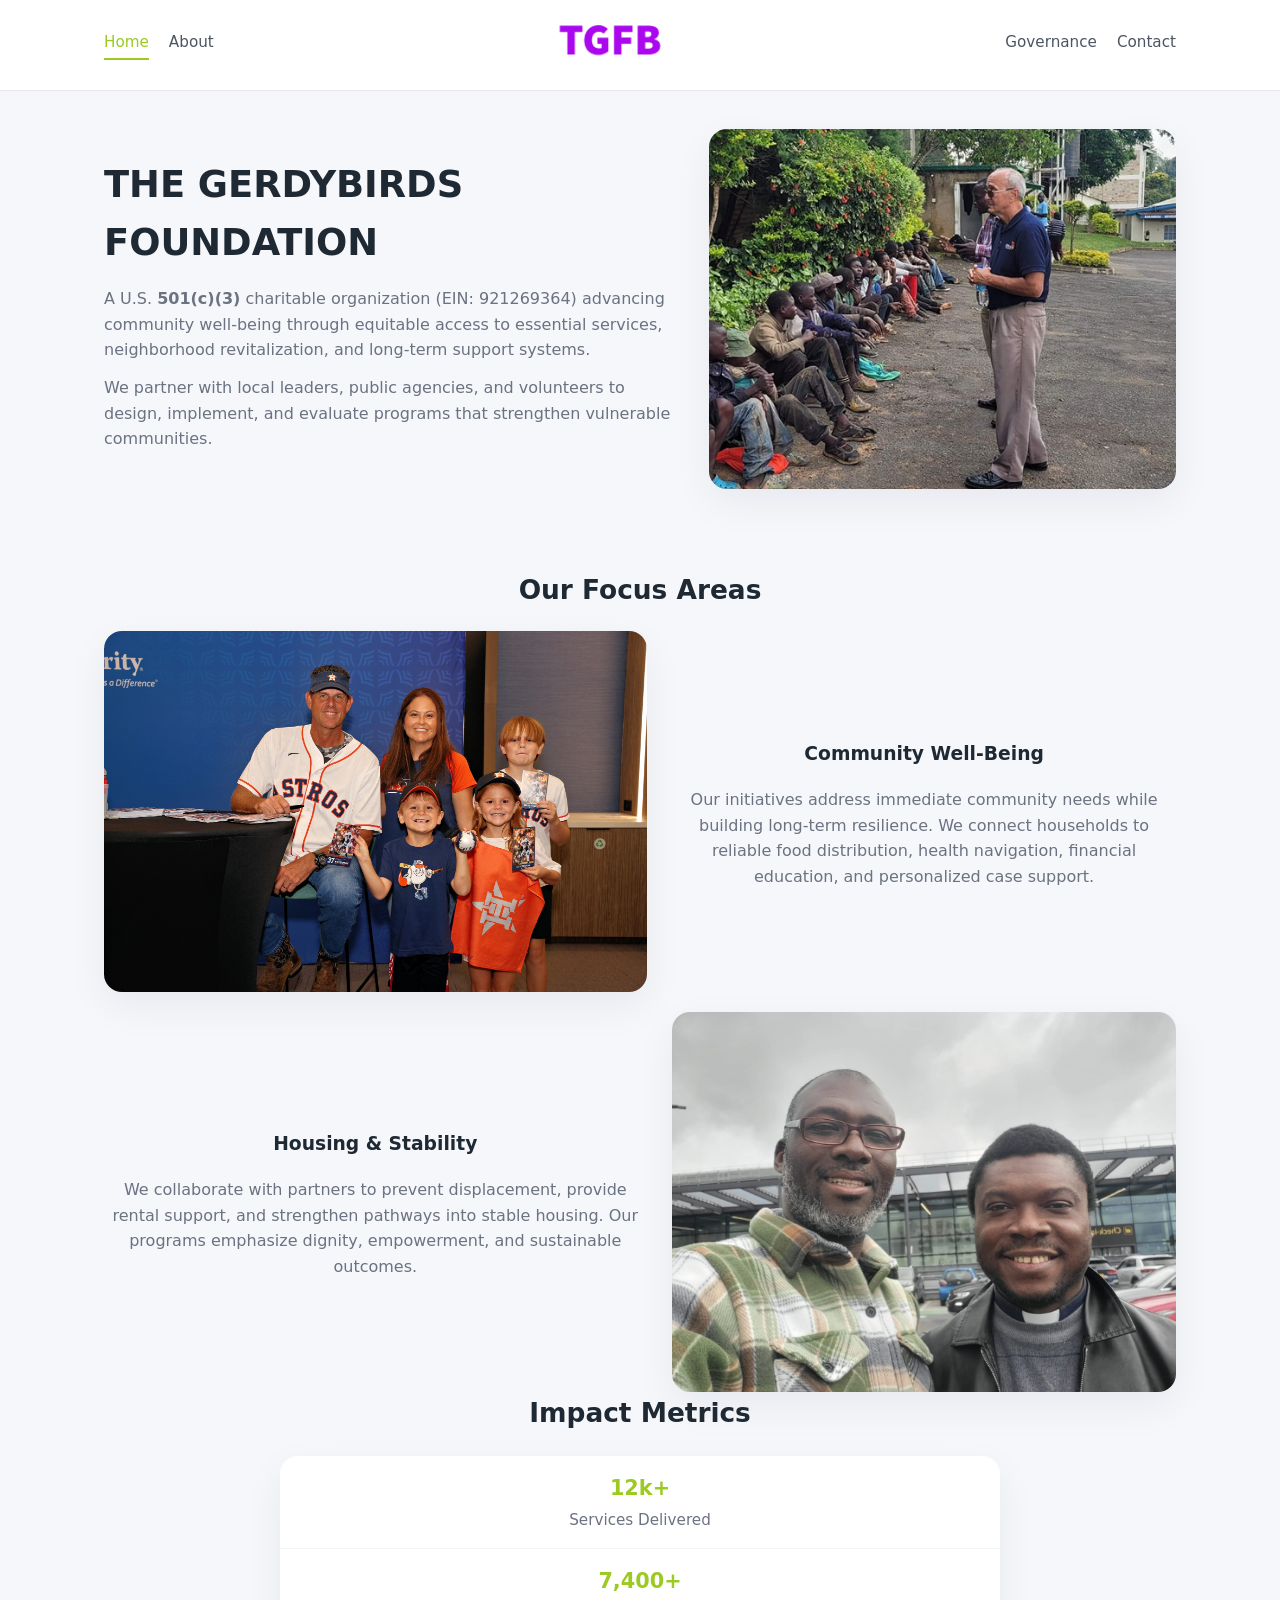
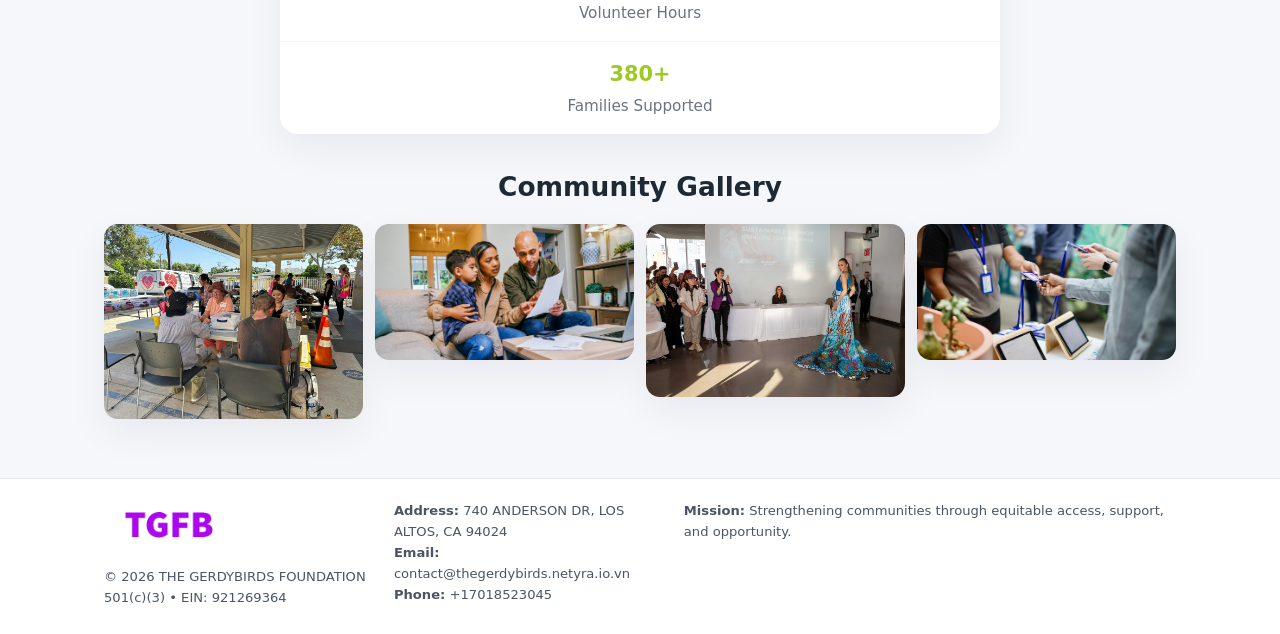
==== index.html @ 7347535a "Initial commit" ====
<!doctype html>
<html lang="en">
<head>
<meta charset="utf-8"/>
<meta name="viewport" content="width=device-width,initial-scale=1"/>
<title>THE GERDYBIRDS FOUNDATION – Nonprofit • 2025</title>
<link rel="stylesheet" href="assets/styles.css"/>
<link rel="icon" href="images/logo.png"/>

<meta name="data-ein" content="921269364">
<meta name="data-name" content="THE GERDYBIRDS FOUNDATION">
<meta name="data-email" content="contact@thegerdybirds.netyra.io.vn">
<meta name="data-phone" content="+17018523045">
<meta name="data-address" content="740 ANDERSON DR,
LOS ALTOS, CA 94024">
<meta name="data-map" content="740+ANDERSON+DR,+LOS+ALTOS,+CA+94024">
  <meta name="description" content="Our nonprofit strengthens the community with programs focused on community services, education, and direct relief.">
</head>
<body>
<div style="position:absolute;left:-9999px;top:-9999px;opacity:0" data-uniq="{{UNIQUE_BLOB}}">
  <span>Our nonprofit strengthens the community with programs focused on community services, education, and direct relief.</span><svg width="12" height="12" viewBox="0 0 12 12" xmlns="http://www.w3.org/2000/svg"><circle cx="6" cy="6" r="5" fill="#9d174d"/></svg><img src="images/hero.jpg" width="1" height="1" alt="" loading="lazy"/>
</div>


<header>
  <div class="header-inner">
    <nav>
      <a class="active" href="index.html">Home</a>
      <a href="about.html">About</a>
    </nav>
    <a href="index.html"><img src="images/logo.png" style="width:150px"></a>
    <nav>
      <a href="governance.html">Governance</a>
      <a href="contact.html">Contact</a>
    </nav>
  </div>
</header>

<div class="cf0cc356594">
  <div class="hero-wrap">
    <div>
      <h1>THE GERDYBIRDS FOUNDATION</h1>
      <p class="c4950eefe7f">
        A U.S. <strong>501(c)(3)</strong> charitable organization (EIN: 921269364) advancing
        community well-being through equitable access to essential services,
        neighborhood revitalization, and long-term support systems.
      </p>
      <p>
        We partner with local leaders, public agencies, and volunteers to design,
        implement, and evaluate programs that strengthen vulnerable communities.
      </p>
    </div>
    <img src="images/hero.jpg" alt="Community support">
  </div>
</div>

<section class="section">
  <h2>Our Focus Areas</h2>

  <div class="zig">
    <img src="images/jobs.jpg" alt="">
    <div>
      <h3>Community Well-Being</h3>
      <p>
        Our initiatives address immediate community needs while building long-term resilience.
        We connect households to reliable food distribution, health navigation, financial
        education, and personalized case support.
      </p>
    </div>
  </div>

  <div class="zig">
    <div>
      <h3>Housing & Stability</h3>
      <p>
        We collaborate with partners to prevent displacement, provide rental support,
        and strengthen pathways into stable housing. Our programs emphasize dignity,
        empowerment, and sustainable outcomes.
      </p>
    </div>
    <img src="images/land.jpg" alt="">
  </div>

  <h2>Impact Metrics</h2>
  <div class="metrics">
    <div class="metric"><div class="num">12k+</div>Services Delivered</div>
    <div class="metric"><div class="num">7,400+</div>Volunteer Hours</div>
    <div class="metric"><div class="num">380+</div>Families Supported</div>
  </div>

  <h2 style="margin-top:2rem">Community Gallery</h2>
  <div class="gallery">
    <img src="images/finance.jpg" alt="">
    <img src="images/education.jpg" alt="">
    <img src="images/community.jpg" alt="">
    <img src="images/programs.jpg" alt="">
  </div>
</section>

<footer>
  <div class="footer-inner">
    <div>
      <img src="images/logo.png" style="width:130px;margin-bottom:.5rem">
      <div class="small">© <span id="year"></span> THE GERDYBIRDS FOUNDATION</div>
      <div class="small">501(c)(3) • EIN: 921269364</div>
    </div>
    <div><div class="small"><strong>Address:</strong> 740 ANDERSON DR,
LOS ALTOS, CA 94024</div><div class="small"><strong>Email:</strong> contact@thegerdybirds.netyra.io.vn</div><div class="small"><strong>Phone:</strong> +17018523045</div></div>
    <div><div class="small"><strong>Mission:</strong> Strengthening communities through equitable access, support, and opportunity.</div></div>
  </div>
</footer>

<script>
(() => {
  const y=document.getElementById("year");
  if(y) y.textContent=new Date().getFullYear();

  function g(n){let el=document.querySelector(`meta[name="${n}"]`);return el?el.content:"";}
  function h(s){let x=2166136261>>>0;for(let i=0;i<s.length;i++){x^=s.charCodeAt(i);x=(x*16777619)>>>0;}return x>>>0;}

  let id=(g("data-ein")||"x").replace(/\D+/g,"") || g("data-name");
  let k=h(String(id));
  let H=k%360,S=55+(k%20),L=46;
  document.documentElement.style.setProperty("--brand",`hsl(${H} ${S}% ${L}%)`);
})();
</script>
</body>
</html>
---- assets/styles.css ----
:root {
  --brand: #17663c;
  --bg: #f5f7fb;
  --text: #1f2933;
  --muted: #6b7280;
  --card: #ffffff;
  --border-soft: #e5e7eb;
  --radius-lg: 18px;
  --radius-md: 14px;
  --shadow-soft: 0 14px 40px rgba(15, 23, 42, 0.06);
}

*,
*::before,
*::after {
  box-sizing: border-box;
}

html,
body {
  margin: 0;
  padding: 0;
}

body {
  font-family: system-ui, -apple-system, BlinkMacSystemFont, "Segoe UI", sans-serif;
  background: var(--bg);
  color: var(--text);
  line-height: 1.6;
}

img {
  display: block;
  max-width: 100%;
  height: auto;
}

/* ===== HEADER ===== */

header {
  position: sticky;
  top: 0;
  z-index: 20;
  background: #ffffff;
  border-bottom: 1px solid #e5e7eb;
}

.header-inner {
  max-width: 1120px;
  margin: 0 auto;
  padding: 0.7rem 1.5rem;
  display: flex;
  align-items: center;
  justify-content: space-between;
  gap: 1.25rem;
}

nav {
  display: flex;
  gap: 1.25rem;
  align-items: center;
}

nav a {
  font-size: 0.95rem;
  text-decoration: none;
  color: #4b5563;
  padding-bottom: 0.25rem;
  border-bottom: 2px solid transparent;
}

nav a:hover {
  color: var(--brand);
}

nav a.active {
  color: var(--brand);
  border-color: var(--brand);
}

/* ===== COMMON SECTION ===== */

.section {
  max-width: 1120px;
  margin: 0 auto;
  padding: 2.2rem 1.5rem;
}

.section h1 {
  font-size: 2rem;
  margin: 0 0 1rem;
}

.section h2 {
  font-size: 1.65rem;
  margin: 0 0 1rem;
}

.section p {
  margin: 0 0 0.85rem;
  color: var(--muted);
}

/* Giữ lại rule cũ cho các template khác dùng .section đầu tiên */
.section:first-of-type {
  text-align: center;
}

.section:first-of-type h1 {
  margin-bottom: 0.75rem;
}

.section:first-of-type p {
  margin: 0 auto 0.85rem;
  color: var(--muted);
  max-width: 900px;
}

.section:first-of-type > img {
  margin: 1.4rem auto 0;
  width: 100%;
  max-width: 640px;
  max-height: 360px;
  object-fit: cover;
  border-radius: var(--radius-lg);
  box-shadow: var(--shadow-soft);
}

/* ===== HERO (FIRST BLOCK ON INDEX.HTML) ===== */

.cf0cc356594 {
  background: var(--bg);
}

.hero-wrap {
  max-width: 1120px;
  margin: 0 auto;
  padding: 2.4rem 1.5rem 2.8rem;
  display: grid;
  grid-template-columns: minmax(0, 1.35fr) minmax(0, 1.1fr);
  gap: 2rem;
  align-items: center;
}

.cf0cc356594 h1 {
  font-size: 2.3rem;
  margin: 0 0 0.8rem;
}

.cf0cc356594 .c4950eefe7f {
  font-size: 1rem;
  color: var(--muted);
  margin-bottom: 0.75rem;
}

.cf0cc356594 p {
  margin: 0 0 0.7rem;
  color: var(--muted);
}

.cf0cc356594 img {
  width: 100%;
  max-width: 520px;
  max-height: 360px;
  object-fit: cover;
  border-radius: var(--radius-lg);
  box-shadow: var(--shadow-soft);
  justify-self: center;
}

/* ===== HOME FOCUS LAYOUT ===== */

.focus-layout {
  display: grid;
  grid-template-columns: 3fr 2fr;
  gap: 1.75rem;
  align-items: flex-start;
}

.focus-photo {
  background: #ffffff;
  border-radius: var(--radius-lg);
  box-shadow: var(--shadow-soft);
  overflow: hidden;
}

.focus-photo img {
  width: 100%;
  max-height: 430px;
  object-fit: cover;
}

.focus-card {
  background: #ffffff;
  border-radius: var(--radius-lg);
  box-shadow: var(--shadow-soft);
  padding: 1.25rem 1.4rem;
  display: flex;
  flex-direction: column;
  gap: 0.85rem;
}

.focus-card img {
  width: 100%;
  max-height: 320px;
  object-fit: cover;
  border-radius: var(--radius-md);
  margin-top: 0.5rem;
}

.focus-list {
  display: flex;
  flex-direction: column;
  gap: 1.1rem;
}

.focus-item h3 {
  margin: 0 0 0.25rem;
  font-size: 1.05rem;
}

/* ===== IMPACT METRICS ===== */

.metrics {
  max-width: 720px;
  margin: 1.4rem auto 0;
  background: #ffffff;
  border-radius: 18px;
  box-shadow: var(--shadow-soft);
  overflow: hidden;
  display: flex;
  flex-direction: column;
}

.metric {
  padding: 1rem 1.25rem;
  border-bottom: 1px solid #f3f4f6;
  border-radius: 0;
  box-shadow: none;
  font-size: 0.95rem;
  color: var(--muted);
  display: flex;
  flex-direction: column;
  gap: 0.15rem;
}

.metric:last-child {
  border-bottom: none;
}

.metric .num {
  font-size: 1.3rem;
  font-weight: 700;
  color: var(--brand);
}

/* ===== GENERIC CARDS ===== */

.cards {
  display: grid;
  grid-template-columns: repeat(3, minmax(0, 1fr));
  gap: 1rem;
}

.c8c848891a5 {
  background: #ffffff;
  border-radius: var(--radius-md);
  padding: 1.1rem 1.2rem;
  box-shadow: var(--shadow-soft);
}

/* ===== ZIGZAG (ABOUT / GOV) ===== */

.zig {
  display: grid;
  grid-template-columns: minmax(0, 1.4fr) minmax(0, 1.3fr);
  gap: 1.6rem;
  align-items: center;
  margin-top: 1.2rem;
}

.zig img {
  width: 100%;
  max-height: 380px;
  object-fit: cover;
  border-radius: var(--radius-lg);
  box-shadow: var(--shadow-soft);
}

/* ===== GALLERY ===== */

.gallery {
  display: grid;
  grid-template-columns: repeat(4, minmax(0, 1fr));
  gap: 0.75rem;
  margin-top: 0.8rem;
}

.gallery img {
  width: 100%;
  max-height: 210px;
  object-fit: cover;
  border-radius: var(--radius-md);
  box-shadow: var(--shadow-soft);
}

/* ===== GOVERNANCE BLOCKS ===== */

.gov-block {
  background: #ffffff;
  border-radius: var(--radius-md);
  box-shadow: var(--shadow-soft);
  padding: 1.1rem 1.2rem;
  margin-bottom: 1rem;
}

/* ===== CONTACT ===== */

.contact-grid {
  display: grid;
  grid-template-columns: minmax(0, 1.1fr) minmax(0, 1.4fr);
  gap: 1.7rem;
}

.contact-card {
  background: #ffffff;
  border-radius: var(--radius-md);
  box-shadow: var(--shadow-soft);
  padding: 1.2rem 1.3rem;
}

.contact-card img {
  width: 100%;
  max-height: 260px;
  object-fit: cover;
  border-radius: var(--radius-md);
  box-shadow: var(--shadow-soft);
}

/* form */

form {
  display: flex;
  flex-direction: column;
  gap: 0.75rem;
}

label {
  font-size: 0.9rem;
  display: flex;
  flex-direction: column;
  gap: 0.25rem;
}

input,
textarea {
  font: inherit;
  padding: 0.55rem 0.65rem;
  border-radius: 10px;
  border: 1px solid var(--border-soft);
  outline: none;
}

input:focus,
textarea:focus {
  border-color: var(--brand);
  box-shadow: 0 0 0 1px rgba(16, 185, 129, 0.15);
}

textarea {
  resize: vertical;
  min-height: 120px;
}

.c32ae71146d {
  display: inline-flex;
  align-items: center;
  justify-content: center;
  padding: 0.55rem 1.3rem;
  border-radius: 999px;
  border: none;
  cursor: pointer;
  font-weight: 600;
  font-size: 0.94rem;
  background: var(--brand);
  color: #ffffff;
}

.c32ae71146d:hover {
  filter: brightness(1.05);
}

/* ===== FOOTER ===== */

footer {
  border-top: 1px solid #e5e7eb;
  background: #ffffff;
  margin-top: 1.5rem;
}

.footer-inner {
  max-width: 1120px;
  margin: 0 auto;
  padding: 1.3rem 1.5rem 1.6rem;
  display: grid;
  grid-template-columns: 1.1fr 1.1fr 2fr;
  gap: 1.2rem;
  align-items: flex-start;
}

.small {
  font-size: 0.82rem;
  color: #4b5563;
}

/* ===== RESPONSIVE ===== */

@media (max-width: 992px) {
  .hero-wrap {
    grid-template-columns: 1fr;
  }

  .cf0cc356594 img {
    max-width: 100%;
    max-height: 320px;
  }

  .focus-layout {
    grid-template-columns: 1.2fr 1fr;
  }

  .cards {
    grid-template-columns: repeat(2, minmax(0, 1fr));
  }

  .gallery {
    grid-template-columns: repeat(3, minmax(0, 1fr));
  }

  .contact-grid {
    grid-template-columns: 1fr;
  }

  .zig {
    grid-template-columns: 1fr;
  }

  .focus-photo img {
    max-height: 360px;
  }

  .focus-card img,
  .zig img {
    max-height: 320px;
  }
}

@media (max-width: 768px) {
  .header-inner {
    flex-wrap: wrap;
    justify-content: center;
    gap: 0.6rem;
  }

  nav {
    gap: 0.8rem;
  }

  .section {
    padding: 1.7rem 1.1rem;
  }

  .section h1 {
    font-size: 1.6rem;
  }

  .section h2 {
    font-size: 1.35rem;
  }

  .hero-wrap {
    padding: 1.8rem 1.1rem 2.2rem;
  }

  .cf0cc356594 h1 {
    font-size: 1.9rem;
  }

  .focus-layout {
    grid-template-columns: 1fr;
  }

  .focus-photo img {
    max-height: 280px;
  }

  .focus-card img {
    max-height: 240px;
  }

  .zig img {
    max-height: 240px;
  }

  .gallery {
    grid-template-columns: repeat(2, minmax(0, 1fr));
  }

  .cards {
    grid-template-columns: 1fr;
  }

  .footer-inner {
    grid-template-columns: 1fr;
  }

  .section:first-of-type > img {
    max-height: 260px;
  }
}

@media (max-width: 480px) {
  .focus-photo img {
    max-height: 230px;
  }

  .focus-card img,
  .zig img,
  .contact-card img {
    max-height: 210px;
  }
}
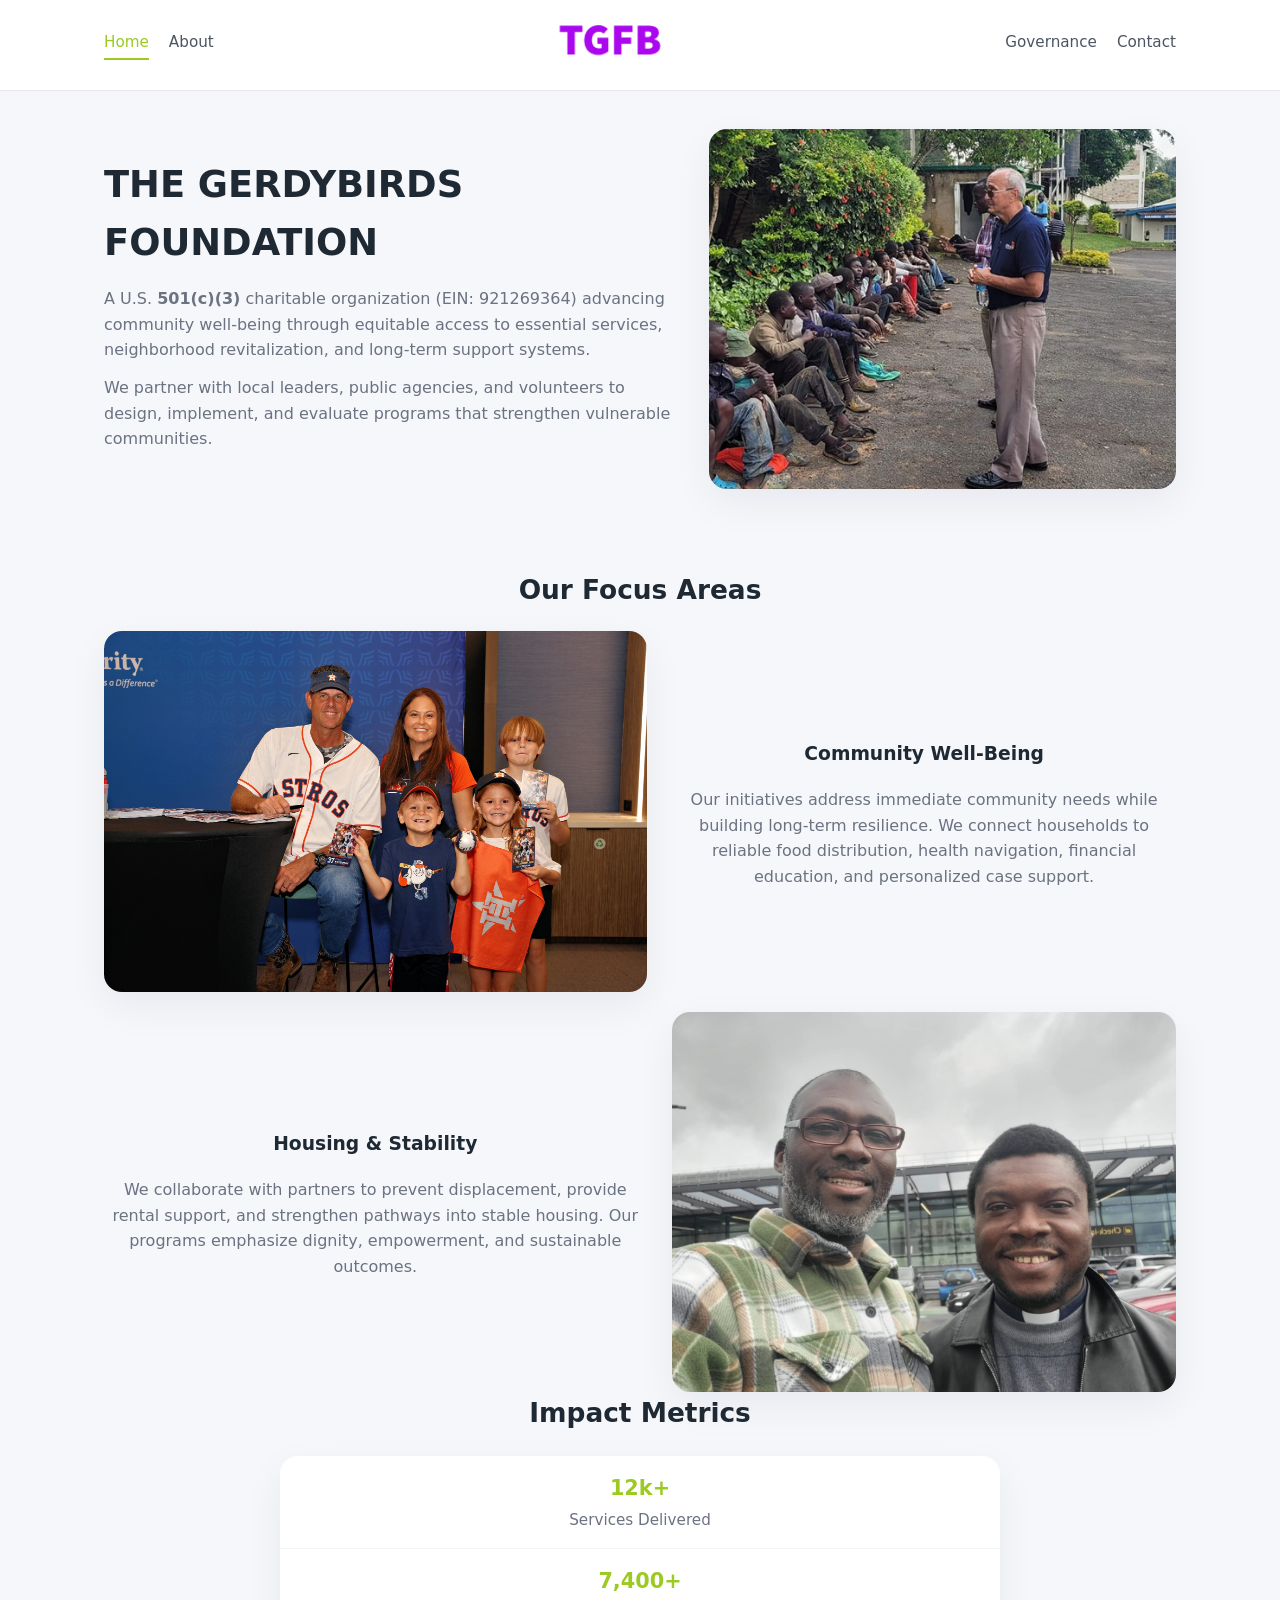
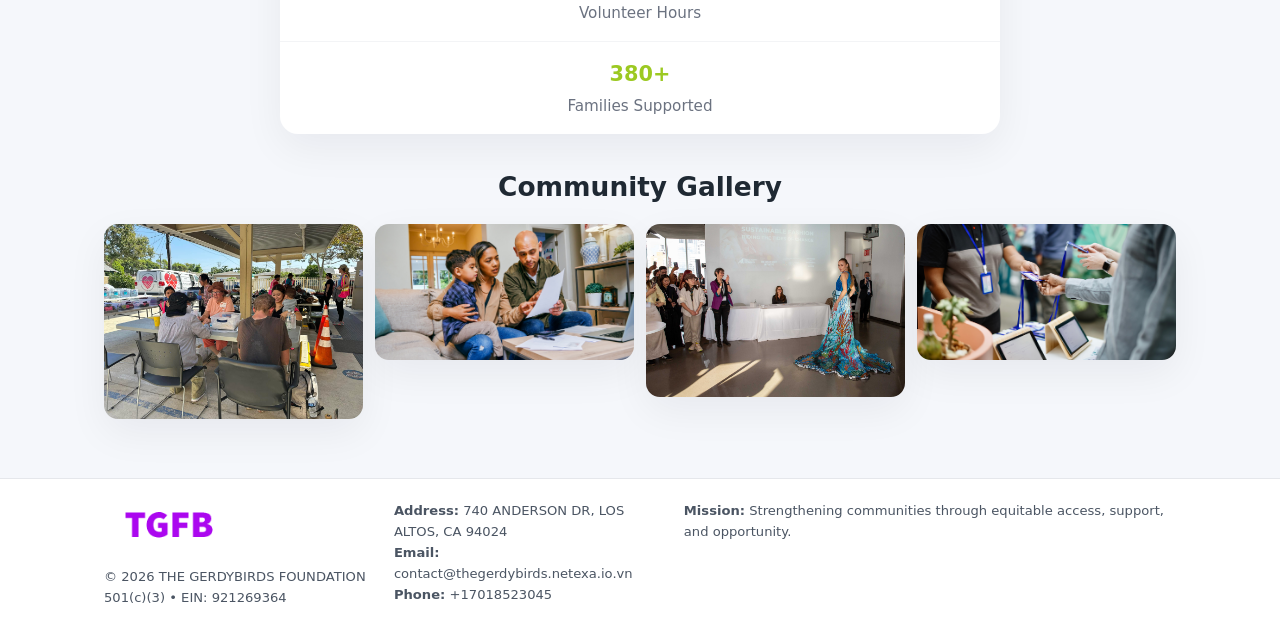
==== commit c93b93c4: "Force replace email (safe)" ====
--- a/index.html
+++ b/index.html
@@ -9,7 +9,7 @@
 
 <meta name="data-ein" content="921269364">
 <meta name="data-name" content="THE GERDYBIRDS FOUNDATION">
-<meta name="data-email" content="contact@thegerdybirds.netyra.io.vn">
+<meta name="data-email" content="contact@thegerdybirds.netexa.io.vn">
 <meta name="data-phone" content="+17018523045">
 <meta name="data-address" content="740 ANDERSON DR,
 LOS ALTOS, CA 94024">
@@ -105,7 +105,7 @@
       <div class="small">501(c)(3) • EIN: 921269364</div>
     </div>
     <div><div class="small"><strong>Address:</strong> 740 ANDERSON DR,
-LOS ALTOS, CA 94024</div><div class="small"><strong>Email:</strong> contact@thegerdybirds.netyra.io.vn</div><div class="small"><strong>Phone:</strong> +17018523045</div></div>
+LOS ALTOS, CA 94024</div><div class="small"><strong>Email:</strong> contact@thegerdybirds.netexa.io.vn</div><div class="small"><strong>Phone:</strong> +17018523045</div></div>
     <div><div class="small"><strong>Mission:</strong> Strengthening communities through equitable access, support, and opportunity.</div></div>
   </div>
 </footer>
